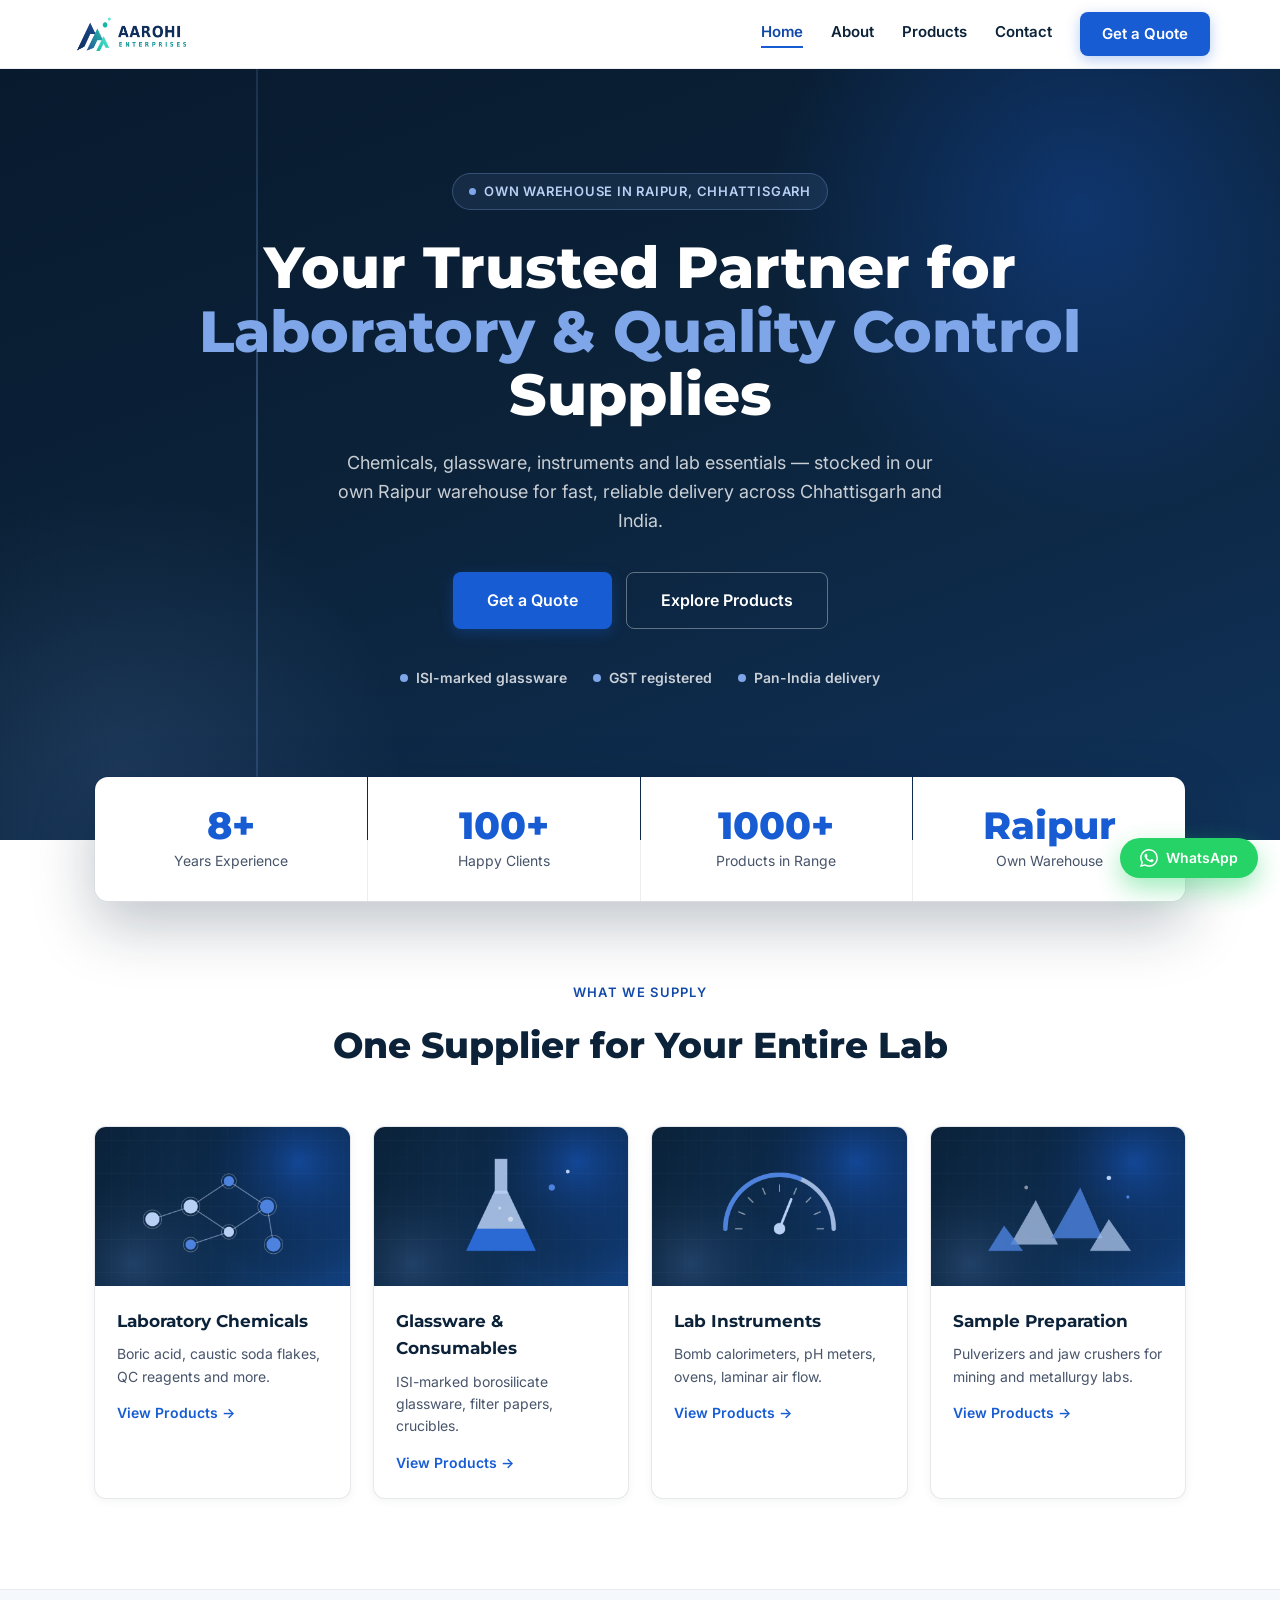
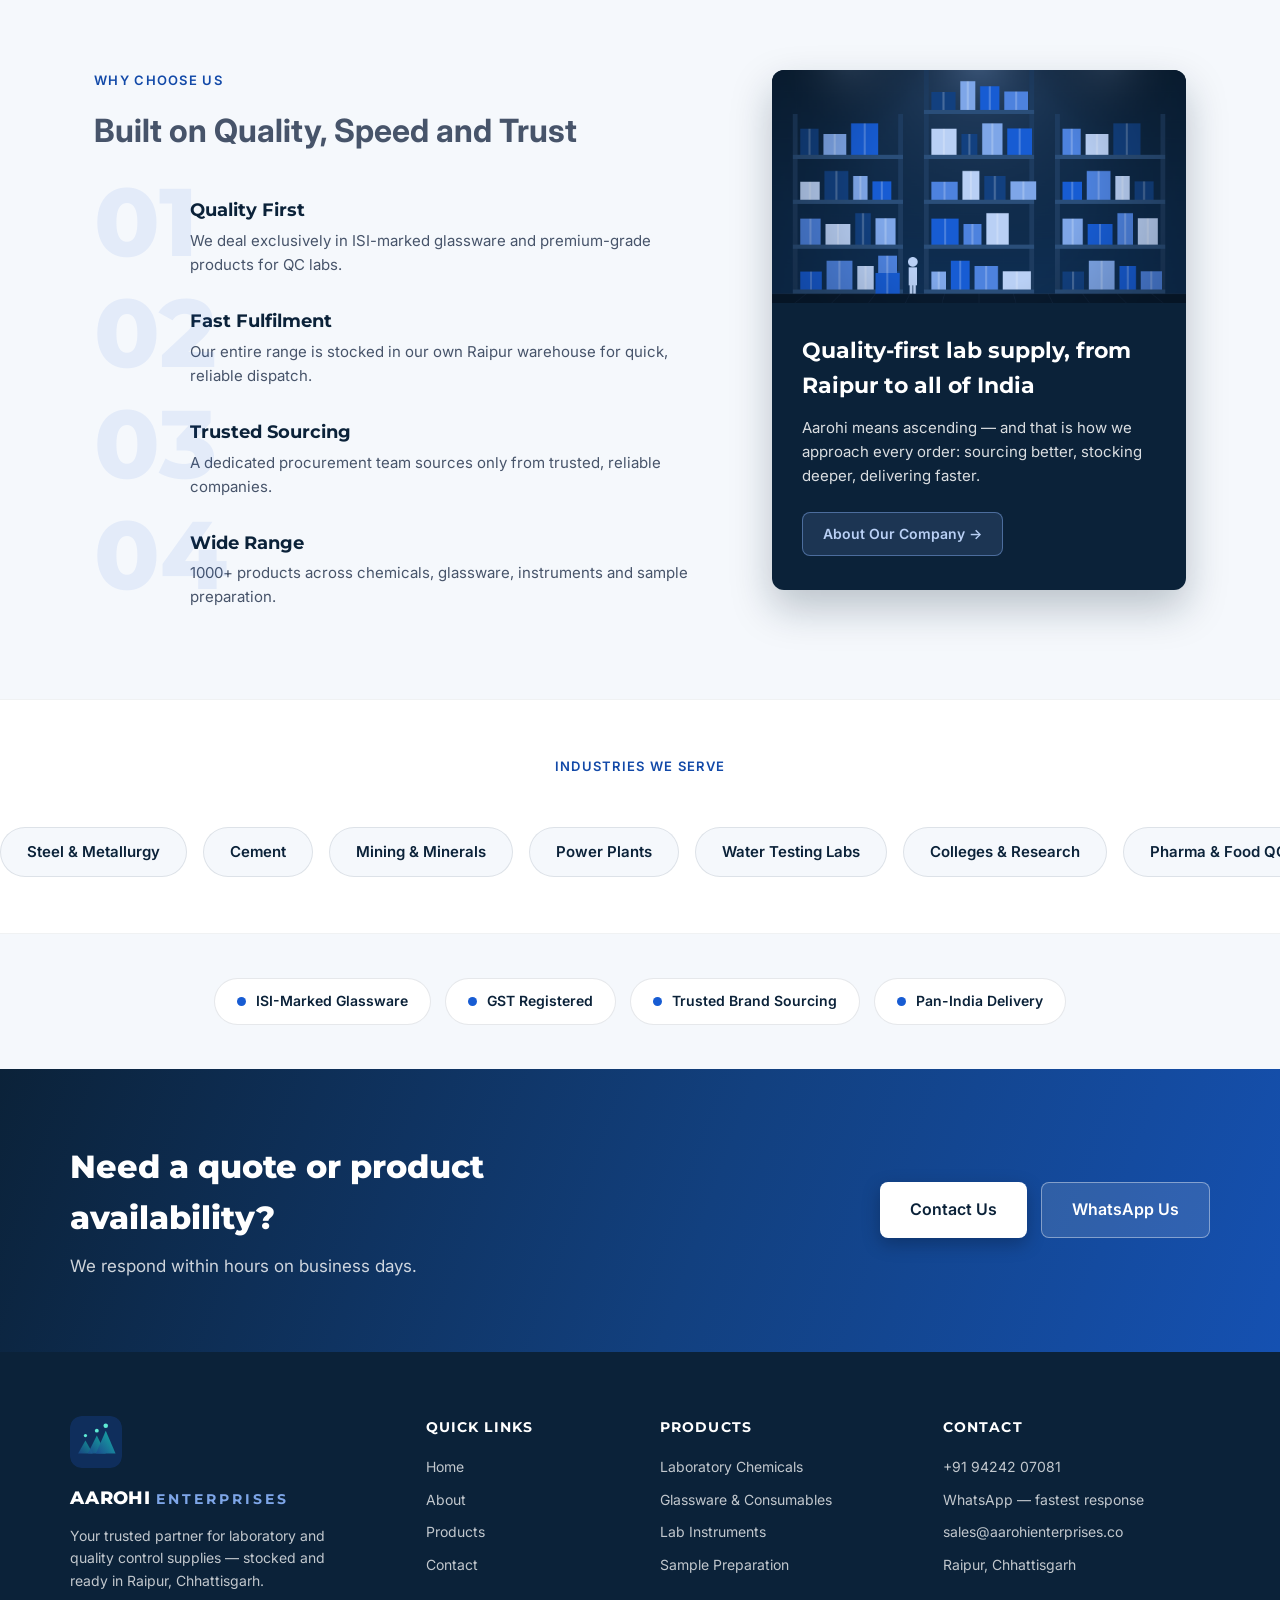
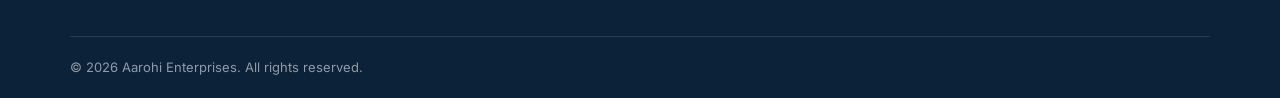
==== index.html @ be8e388e "Initial release: Aarohi Enterprises 4-page marketing website Static HTML/CSS/JS site for laboratory " ====
<!DOCTYPE html>
<html lang="en">
<head>
  <meta charset="utf-8">
  <meta name="viewport" content="width=device-width, initial-scale=1">
  <title>Aarohi Enterprises — Laboratory &amp; QC Supplies | Raipur, Chhattisgarh</title>
  <meta name="description" content="Aarohi Enterprises supplies laboratory chemicals, ISI-marked glassware, lab instruments and sample preparation equipment from our own warehouse in Raipur, Chhattisgarh. Get a quote today.">
  <meta name="keywords" content="laboratory chemicals supplier Raipur, lab glassware Chhattisgarh, bomb calorimeter supplier Raipur, lab instruments India, QC supplies">
  <link rel="canonical" href="https://aarohienterprises.co/">
  <!-- Open Graph -->
  <meta property="og:title" content="Aarohi Enterprises — Laboratory &amp; QC Supplies">
  <meta property="og:description" content="Chemicals, glassware, instruments and lab essentials — stocked in our own Raipur warehouse for fast delivery across India.">
  <meta property="og:type" content="website">
  <meta property="og:url" content="https://aarohienterprises.co/">
  <meta property="og:image" content="https://aarohienterprises.co/assets/aarohi-logo.png">
  <!-- Favicon -->
  <link rel="icon" href="assets/aarohi-logo-icon.svg" type="image/svg+xml">
  <!-- Fonts -->
  <link rel="preconnect" href="https://fonts.googleapis.com">
  <link rel="preconnect" href="https://fonts.gstatic.com" crossorigin>
  <link href="https://fonts.googleapis.com/css2?family=Montserrat:wght@700;800&family=Inter:wght@400;600&display=swap" rel="stylesheet">
  <!-- CSS -->
  <link rel="stylesheet" href="css/style.css">
  <!-- JSON-LD -->
  <script type="application/ld+json">
  {
    "@context": "https://schema.org",
    "@type": "LocalBusiness",
    "name": "Aarohi Enterprises",
    "description": "Laboratory chemicals, glassware, instruments and QC supplies distributor in Raipur, Chhattisgarh.",
    "url": "https://aarohienterprises.co",
    "telephone": "+91-94242-07081",
    "email": "sales@aarohienterprises.co",
    "address": {
      "@type": "PostalAddress",
      "addressLocality": "Raipur",
      "addressRegion": "Chhattisgarh",
      "addressCountry": "IN"
    },
    "areaServed": "India",
    "priceRange": "$$"
  }
  </script>
</head>
<body>
  <a href="#main" class="skip-link">Skip to main content</a>

  <!-- ============ HEADER ============ -->
  <header class="header" role="banner">
    <div class="scroll-progress" aria-hidden="true"></div>
    <div class="container header__inner">
      <a href="index.html" class="header__logo" aria-label="Aarohi Enterprises home">
        <img src="assets/aarohi-logo.png" alt="Aarohi Enterprises" width="160" height="44">
      </a>
      <nav class="header__nav" aria-label="Main navigation">
        <a href="index.html" class="nav-link nav-link--active">Home</a>
        <a href="about.html" class="nav-link">About</a>
        <a href="products.html" class="nav-link">Products</a>
        <a href="contact.html" class="nav-link">Contact</a>
        <a href="contact.html" class="btn btn--primary btn--header">Get a Quote</a>
        <div class="burger" aria-label="Menu">
          <details>
            <summary class="burger__toggle" aria-label="Open menu">
              <span class="burger__bar"></span>
              <span class="burger__bar"></span>
              <span class="burger__bar"></span>
            </summary>
            <div class="burger__dropdown">
              <a href="index.html" class="burger__link">Home</a>
              <a href="about.html" class="burger__link">About</a>
              <a href="products.html" class="burger__link">Products</a>
              <a href="contact.html" class="burger__link">Contact</a>
            </div>
          </details>
        </div>
      </nav>
    </div>
  </header>

  <main id="main">
    <!-- ============ HERO ============ -->
    <section class="hero-dark">
      <div class="hero-dark__blob1" aria-hidden="true"></div>
      <div class="hero-dark__blob2" aria-hidden="true"></div>
      <div class="hero-dark__beam" aria-hidden="true"></div>
      <div class="container hero-dark__content">
        <div class="hero-chip" data-reveal="0">
          <span class="hero-chip__dot" aria-hidden="true"></span>
          Own warehouse in Raipur, Chhattisgarh
        </div>
        <h1 data-reveal="80">Your Trusted Partner for <span class="accent">Laboratory &amp; Quality Control</span> Supplies</h1>
        <p class="hero-dark__sub" data-reveal="160">Chemicals, glassware, instruments and lab essentials — stocked in our own Raipur warehouse for fast, reliable delivery across Chhattisgarh and India.</p>
        <div class="hero-dark__ctas" data-reveal="240">
          <a href="contact.html" class="btn btn--primary btn--lg">Get a Quote</a>
          <a href="products.html" class="btn btn--ghost btn--lg">Explore Products</a>
        </div>
        <div class="hero-dark__badges" data-reveal="320">
          <div class="hero-badge"><span class="hero-badge__dot" aria-hidden="true"></span>ISI-marked glassware</div>
          <div class="hero-badge"><span class="hero-badge__dot" aria-hidden="true"></span>GST registered</div>
          <div class="hero-badge"><span class="hero-badge__dot" aria-hidden="true"></span>Pan-India delivery</div>
        </div>
      </div>
    </section>

    <!-- ============ STATS (overlapping) ============ -->
    <section class="section--white" aria-label="Key statistics">
      <div class="container stats-overlap">
        <div class="stats-grid" data-reveal="0">
          <div class="stat-card">
            <div class="stat-number" data-count="8" data-suffix="+">0</div>
            <div class="stat-label">Years Experience</div>
          </div>
          <div class="stat-card">
            <div class="stat-number" data-count="100" data-suffix="+">0</div>
            <div class="stat-label">Happy Clients</div>
          </div>
          <div class="stat-card">
            <div class="stat-number" data-count="1000" data-suffix="+">0</div>
            <div class="stat-label">Products in Range</div>
          </div>
          <div class="stat-card">
            <div class="stat-number">Raipur</div>
            <div class="stat-label">Own Warehouse</div>
          </div>
        </div>
      </div>

      <!-- ============ CATEGORIES ============ -->
      <div class="container" style="padding-top:80px;padding-bottom:90px;">
        <div class="section-heading" data-reveal="0">
          <div class="overline">What we supply</div>
          <h2 class="section-title">One Supplier for Your Entire Lab</h2>
        </div>
        <div class="card-grid card-grid--4">
          <a href="products.html?cat=Chemicals" class="category-card" data-reveal="0">
            <img src="assets/img/cat-chemicals.png" alt="Laboratory chemicals — boric acid, caustic soda, QC reagents" loading="lazy" width="400" height="250">
            <div class="category-card__body">
              <div class="category-card__title">Laboratory Chemicals</div>
              <div class="category-card__desc">Boric acid, caustic soda flakes, QC reagents and more.</div>
              <div class="category-card__link">View Products &rarr;</div>
            </div>
          </a>
          <a href="products.html?cat=Glassware" class="category-card" data-reveal="90">
            <img src="assets/img/cat-glassware.png" alt="ISI-marked borosilicate glassware, filter papers, crucibles" loading="lazy" width="400" height="250">
            <div class="category-card__body">
              <div class="category-card__title">Glassware &amp; Consumables</div>
              <div class="category-card__desc">ISI-marked borosilicate glassware, filter papers, crucibles.</div>
              <div class="category-card__link">View Products &rarr;</div>
            </div>
          </a>
          <a href="products.html?cat=Instruments" class="category-card" data-reveal="180">
            <img src="assets/img/cat-instruments.png" alt="Lab instruments — bomb calorimeters, pH meters, ovens" loading="lazy" width="400" height="250">
            <div class="category-card__body">
              <div class="category-card__title">Lab Instruments</div>
              <div class="category-card__desc">Bomb calorimeters, pH meters, ovens, laminar air flow.</div>
              <div class="category-card__link">View Products &rarr;</div>
            </div>
          </a>
          <a href="products.html?cat=Sample+Prep" class="category-card" data-reveal="270">
            <img src="assets/img/cat-sampleprep.png" alt="Sample preparation — pulverizers and jaw crushers" loading="lazy" width="400" height="250">
            <div class="category-card__body">
              <div class="category-card__title">Sample Preparation</div>
              <div class="category-card__desc">Pulverizers and jaw crushers for mining and metallurgy labs.</div>
              <div class="category-card__link">View Products &rarr;</div>
            </div>
          </a>
        </div>
      </div>
    </section>

    <!-- ============ WHY CHOOSE US ============ -->
    <section class="section section--grey section--divider-top">
      <div class="container why-grid">
        <div>
          <div class="overline" data-reveal="0">Why choose us</div>
          <h2 class="section-title--md" data-reveal="60" style="margin-bottom:40px;">Built on Quality, Speed and Trust</h2>
          <div style="display:flex;flex-direction:column;gap:30px;">
            <div class="why-item" data-reveal="0">
              <div class="why-item__ghost" aria-hidden="true">01</div>
              <div class="why-item__title">Quality First</div>
              <div class="why-item__desc">We deal exclusively in ISI-marked glassware and premium-grade products for QC labs.</div>
            </div>
            <div class="why-item" data-reveal="90">
              <div class="why-item__ghost" aria-hidden="true">02</div>
              <div class="why-item__title">Fast Fulfilment</div>
              <div class="why-item__desc">Our entire range is stocked in our own Raipur warehouse for quick, reliable dispatch.</div>
            </div>
            <div class="why-item" data-reveal="180">
              <div class="why-item__ghost" aria-hidden="true">03</div>
              <div class="why-item__title">Trusted Sourcing</div>
              <div class="why-item__desc">A dedicated procurement team sources only from trusted, reliable companies.</div>
            </div>
            <div class="why-item" data-reveal="270">
              <div class="why-item__ghost" aria-hidden="true">04</div>
              <div class="why-item__title">Wide Range</div>
              <div class="why-item__desc">1000+ products across chemicals, glassware, instruments and sample preparation.</div>
            </div>
          </div>
        </div>
        <div class="about-teaser" data-reveal="150">
          <img src="assets/img/warehouse.png" alt="Aarohi Enterprises warehouse with stocked shelves in Raipur" loading="lazy" width="500" height="281">
          <div class="about-teaser__body">
            <div class="about-teaser__title">Quality-first lab supply, from Raipur to all of India</div>
            <p class="about-teaser__desc">Aarohi means ascending — and that is how we approach every order: sourcing better, stocking deeper, delivering faster.</p>
            <a href="about.html" class="about-teaser__link">About Our Company &rarr;</a>
          </div>
        </div>
      </div>
    </section>

    <!-- ============ INDUSTRIES MARQUEE ============ -->
    <section class="marquee-section section--white" aria-label="Industries we serve">
      <div class="container" style="padding-top:56px;padding-bottom:20px;text-align:center;">
        <div class="overline">Industries we serve</div>
      </div>
      <div style="overflow:hidden;padding:16px 0 56px;">
        <div class="marquee-track" aria-label="Industry list">
          <div class="marquee-chip">Steel &amp; Metallurgy</div>
          <div class="marquee-chip">Cement</div>
          <div class="marquee-chip">Mining &amp; Minerals</div>
          <div class="marquee-chip">Power Plants</div>
          <div class="marquee-chip">Water Testing Labs</div>
          <div class="marquee-chip">Colleges &amp; Research</div>
          <div class="marquee-chip">Pharma &amp; Food QC</div>
          <div class="marquee-chip">Chemical &amp; Allied Industries</div>
        </div>
      </div>
    </section>

    <!-- ============ CREDENTIALS ============ -->
    <section class="section--grey section--md">
      <div class="container cred-strip">
        <div class="cred-badge" data-reveal="0"><span class="cred-badge__dot" aria-hidden="true"></span>ISI-Marked Glassware</div>
        <div class="cred-badge" data-reveal="80"><span class="cred-badge__dot" aria-hidden="true"></span>GST Registered</div>
        <div class="cred-badge" data-reveal="160"><span class="cred-badge__dot" aria-hidden="true"></span>Trusted Brand Sourcing</div>
        <div class="cred-badge" data-reveal="240"><span class="cred-badge__dot" aria-hidden="true"></span>Pan-India Delivery</div>
      </div>
    </section>

    <!-- ============ CTA BAND ============ -->
    <section class="cta-band">
      <div class="container cta-band__inner">
        <div data-reveal="0" style="max-width:620px;">
          <h2>Need a quote or product availability?</h2>
          <p>We respond within hours on business days.</p>
        </div>
        <div class="cta-band__buttons" data-reveal="120">
          <a href="contact.html" class="btn btn--white btn--band">Contact Us</a>
          <a href="https://wa.me/919424207081" target="_blank" rel="noopener" class="btn btn--sub btn--band">WhatsApp Us</a>
        </div>
      </div>
    </section>
  </main>

  <!-- ============ FOOTER ============ -->
  <footer class="footer" role="contentinfo">
    <div class="container footer-grid">
      <div>
        <img src="assets/aarohi-logo-icon.svg" alt="" class="footer__brand-icon" width="52" height="52">
        <div class="footer__brand-name">AAROHI <span>ENTERPRISES</span></div>
        <p class="footer__brand-desc">Your trusted partner for laboratory and quality control supplies — stocked and ready in Raipur, Chhattisgarh.</p>
      </div>
      <div>
        <div class="footer__heading">Quick Links</div>
        <div class="footer__links">
          <a href="index.html">Home</a>
          <a href="about.html">About</a>
          <a href="products.html">Products</a>
          <a href="contact.html">Contact</a>
        </div>
      </div>
      <div>
        <div class="footer__heading">Products</div>
        <div class="footer__links">
          <a href="products.html?cat=Chemicals">Laboratory Chemicals</a>
          <a href="products.html?cat=Glassware">Glassware &amp; Consumables</a>
          <a href="products.html?cat=Instruments">Lab Instruments</a>
          <a href="products.html?cat=Sample+Prep">Sample Preparation</a>
        </div>
      </div>
      <div>
        <div class="footer__heading">Contact</div>
        <div class="footer__links">
          <a href="tel:+919424207081">+91 94242 07081</a>
          <a href="https://wa.me/919424207081" target="_blank" rel="noopener">WhatsApp — fastest response</a>
          <a href="mailto:sales@aarohienterprises.co">sales@aarohienterprises.co</a>
          <span>Raipur, Chhattisgarh</span>
        </div>
      </div>
    </div>
    <div class="container footer__bottom">
      <span>&copy; 2026 Aarohi Enterprises. All rights reserved.</span>
    </div>
  </footer>

  <!-- WhatsApp FAB -->
  <div class="wa-fab">
    <a href="https://wa.me/919424207081" target="_blank" rel="noopener" class="btn btn--wa btn--sm" aria-label="Chat on WhatsApp">
      <svg width="18" height="18" viewBox="0 0 24 24" fill="currentColor" aria-hidden="true"><path d="M17.472 14.382c-.297-.149-1.758-.867-2.03-.967-.273-.099-.471-.148-.67.15-.197.297-.767.966-.94 1.164-.173.199-.347.223-.644.075-.297-.15-1.255-.463-2.39-1.475-.883-.788-1.48-1.761-1.653-2.059-.173-.297-.018-.458.13-.606.134-.133.298-.347.446-.52.149-.174.198-.298.298-.497.099-.198.05-.371-.025-.52-.075-.149-.669-1.612-.916-2.207-.242-.579-.487-.5-.669-.51-.173-.008-.371-.01-.57-.01-.198 0-.52.074-.792.372-.272.297-1.04 1.016-1.04 2.479 0 1.462 1.065 2.875 1.213 3.074.149.198 2.096 3.2 5.077 4.487.709.306 1.262.489 1.694.625.712.227 1.36.195 1.871.118.571-.085 1.758-.719 2.006-1.413.248-.694.248-1.289.173-1.413-.074-.124-.272-.198-.57-.347m-5.421 7.403h-.004a9.87 9.87 0 01-5.031-1.378l-.361-.214-3.741.982.998-3.648-.235-.374a9.86 9.86 0 01-1.51-5.26c.001-5.45 4.436-9.884 9.888-9.884 2.64 0 5.122 1.03 6.988 2.898a9.825 9.825 0 012.893 6.994c-.003 5.45-4.437 9.884-9.885 9.884m8.413-18.297A11.815 11.815 0 0012.05 0C5.495 0 .16 5.335.157 11.892c0 2.096.547 4.142 1.588 5.945L.057 24l6.305-1.654a11.882 11.882 0 005.683 1.448h.005c6.554 0 11.89-5.335 11.893-11.893a11.821 11.821 0 00-3.48-8.413z"/></svg>
      WhatsApp
    </a>
  </div>

  <script src="js/main.js"></script>
</body>
</html>
---- css/style.css ----
/* ============================================================
   AAROHI ENTERPRISES — Design System
   Enterprise B2B lab-supply site. Navy + cobalt blue palette.
   ============================================================ */

/* — Custom Properties — */
:root {
  --navy:       #0B2239;
  --navy-deep:  #081A2E;
  --navy-mid:   #10325A;
  --blue:       #175CD3;
  --blue-hover: #1249A8;
  --blue-light: #7EA6E8;
  --blue-pale:  #B9D0F5;
  --grey-bg:    #F5F8FC;
  --grey-input: #F9FBFC;
  --text:       #47546A;
  --text-light: #7b8898;
  --border:     rgba(11,34,57,0.10);
  --border-md:  rgba(11,34,57,0.15);
  --white:      #ffffff;
  --green-wa:   #25D366;
  --radius-sm:  8px;
  --radius-md:  12px;
  --radius-pill: 999px;
  --shadow-sm:  0 2px 10px rgba(11,34,57,0.05);
  --shadow-md:  0 14px 30px rgba(11,34,57,0.12);
  --shadow-lg:  0 24px 60px rgba(8,26,46,0.25);
  --shadow-btn: 0 4px 14px rgba(23,92,211,0.30);
  --shadow-btn-hover: 0 8px 20px rgba(23,92,211,0.40);
  --max-w:      1140px;
  --font-head:  'Montserrat', sans-serif;
  --font-body:  'Inter', system-ui, sans-serif;
}

/* — Reset & Base — */
*, *::before, *::after { box-sizing: border-box; margin: 0; padding: 0; }
html { scroll-behavior: smooth; }
html, body { background: var(--white); }
body {
  font-family: var(--font-body);
  color: var(--text);
  font-size: 16px;
  line-height: 1.6;
  -webkit-font-smoothing: antialiased;
  -moz-osx-font-smoothing: grayscale;
  min-width: 320px;
}
img { display: block; max-width: 100%; height: auto; }
a { color: var(--blue); text-decoration: none; transition: color .2s; }
a:hover { color: var(--blue-hover); }
input, textarea, button { font-family: inherit; }
input::placeholder, textarea::placeholder { color: #9aa7b5; }

/* — Focus — */
:focus-visible {
  outline: 2px solid var(--blue);
  outline-offset: 3px;
  border-radius: 4px;
}
input:focus-visible, textarea:focus-visible {
  outline: none;
  border-color: var(--blue) !important;
  background: var(--white) !important;
  box-shadow: 0 0 0 3px rgba(23,92,211,0.10);
}

/* — Skip Nav — */
.skip-link {
  position: absolute;
  left: -9999px;
  top: 0;
  background: var(--blue);
  color: var(--white);
  padding: 8px 16px;
  font-weight: 600;
  font-size: 14px;
  z-index: 9999;
  border-radius: 0 0 var(--radius-sm) var(--radius-sm);
}
.skip-link:focus {
  left: 50%;
  transform: translateX(-50%);
}

/* — Layout — */
.container {
  max-width: var(--max-w);
  margin: 0 auto;
  padding-left: 24px;
  padding-right: 24px;
}

/* — Scroll Progress — */
.scroll-progress {
  position: absolute;
  left: 0; top: 0;
  height: 3px; width: 0%;
  background: linear-gradient(90deg, var(--navy), var(--blue), var(--blue-light));
  transition: width .1s linear;
  z-index: 1;
}

/* ============ HEADER ============ */
.header {
  position: sticky;
  top: 0;
  z-index: 100;
  background: rgba(255,255,255,0.85);
  backdrop-filter: blur(14px);
  -webkit-backdrop-filter: blur(14px);
  border-bottom: 1px solid rgba(11,34,57,0.08);
}
.header__inner {
  display: flex;
  align-items: center;
  justify-content: space-between;
  gap: 24px;
  padding: 12px 0;
}
.header__logo {
  display: flex;
  align-items: center;
  animation: logoIn .8s cubic-bezier(.22,1,.36,1) both;
}
.header__logo img {
  height: 44px;
  transition: transform .3s ease;
}
.header__logo:hover img { transform: scale(1.04); }

.header__nav {
  display: flex;
  align-items: center;
  gap: 28px;
}
.nav-link {
  font-weight: 600;
  font-size: 15px;
  color: var(--navy);
  transition: color .2s;
  padding-bottom: 2px;
  border-bottom: 2px solid transparent;
}
.nav-link:hover { color: var(--blue-hover); }
.nav-link--active {
  color: var(--blue-hover);
  border-bottom-color: var(--blue);
}

/* — Buttons — */
.btn {
  display: inline-flex;
  align-items: center;
  justify-content: center;
  gap: 8px;
  font-weight: 600;
  border-radius: var(--radius-sm);
  cursor: pointer;
  transition: transform .2s ease, box-shadow .2s ease, background .2s, border-color .2s;
  text-align: center;
  border: none;
}
.btn:hover { transform: translateY(-2px); }
.btn--primary {
  background: var(--blue);
  color: var(--white);
  box-shadow: var(--shadow-btn);
}
.btn--primary:hover {
  background: var(--blue-hover);
  color: var(--white);
  box-shadow: var(--shadow-btn-hover);
}
.btn--ghost {
  background: transparent;
  border: 1px solid rgba(255,255,255,0.35);
  color: var(--white);
}
.btn--ghost:hover {
  background: rgba(255,255,255,0.10);
  color: var(--white);
}
.btn--ghost-dark {
  background: transparent;
  border: 1px solid var(--border-md);
  color: var(--navy);
}
.btn--ghost-dark:hover {
  background: var(--grey-bg);
  color: var(--navy);
}
.btn--white {
  background: var(--white);
  color: var(--navy);
  box-shadow: 0 6px 18px rgba(0,0,0,0.25);
}
.btn--white:hover {
  background: #EDF2F9;
  color: var(--navy);
}
.btn--wa {
  background: var(--green-wa);
  color: var(--white);
  box-shadow: 0 10px 26px rgba(37,211,102,0.45);
  border-radius: var(--radius-pill);
}
.btn--wa:hover {
  color: var(--white);
  transform: translateY(-3px) scale(1.03);
  box-shadow: 0 14px 32px rgba(37,211,102,0.55);
}
.btn--sm  { font-size: 14px; padding: 9px 20px; }
.btn--md  { font-size: 15px; padding: 10px 22px; }
.btn--lg  { font-size: 16px; padding: 15px 34px; }
.btn--header { font-size: 15px; padding: 10px 22px; }
.btn--band { font-size: 16px; padding: 14px 30px; }
.btn--sub {
  background: rgba(255,255,255,0.12);
  border: 1px solid rgba(255,255,255,0.4);
  color: var(--white);
  border-radius: var(--radius-sm);
}
.btn--sub:hover {
  background: rgba(255,255,255,0.22);
  color: var(--white);
}

/* — Mobile Burger — */
.burger { display: none; position: relative; }
.burger__toggle {
  cursor: pointer;
  width: 42px; height: 42px;
  border: 1px solid var(--border-md);
  border-radius: var(--radius-sm);
  display: flex;
  flex-direction: column;
  justify-content: center;
  align-items: center;
  gap: 5px;
  background: var(--white);
  list-style: none;
}
.burger__toggle::-webkit-details-marker { display: none; }
.burger__bar {
  width: 18px; height: 2px;
  background: var(--navy);
  display: block;
}
.burger__dropdown {
  position: absolute;
  right: 0; top: 52px;
  background: var(--white);
  border: 1px solid var(--border);
  border-radius: var(--radius-md);
  box-shadow: 0 18px 40px rgba(11,34,57,0.18);
  padding: 10px;
  display: flex;
  flex-direction: column;
  min-width: 190px;
  z-index: 300;
}
.burger__link {
  color: var(--navy);
  font-weight: 600;
  font-size: 15px;
  padding: 12px 16px;
  border-radius: var(--radius-sm);
  transition: background .15s, color .15s;
}
.burger__link:hover {
  background: var(--grey-bg);
  color: var(--blue-hover);
}

/* ============ HERO — DARK (Home) ============ */
.hero-dark {
  position: relative;
  overflow: hidden;
  background: linear-gradient(160deg, var(--navy-deep) 0%, var(--navy) 45%, var(--navy-mid) 100%);
}
.hero-dark__blob1 {
  position: absolute;
  right: -160px; top: -180px;
  width: 720px; height: 640px;
  border-radius: 50%;
  background: radial-gradient(circle, rgba(23,92,211,0.35), transparent 65%);
  animation: blobDrift1 16s ease-in-out infinite;
  pointer-events: none;
}
.hero-dark__blob2 {
  position: absolute;
  left: -200px; bottom: -220px;
  width: 640px; height: 580px;
  border-radius: 50%;
  background: radial-gradient(circle, rgba(126,166,232,0.14), transparent 65%);
  animation: blobDrift2 19s ease-in-out infinite;
  pointer-events: none;
}
.hero-dark__beam {
  position: absolute;
  left: 20%; top: -40%;
  width: 2px; height: 180%;
  background: linear-gradient(180deg, transparent, rgba(126,166,232,0.35), transparent);
  animation: beamSweep 18s ease-in-out infinite;
  pointer-events: none;
}
.hero-dark__content {
  position: relative;
  padding: 104px 0 150px;
  text-align: center;
}
.hero-chip {
  display: inline-flex;
  align-items: center;
  gap: 8px;
  background: rgba(126,166,232,0.10);
  border: 1px solid rgba(126,166,232,0.30);
  color: var(--blue-pale);
  font-weight: 600;
  font-size: 13px;
  letter-spacing: 0.06em;
  text-transform: uppercase;
  padding: 7px 16px;
  border-radius: var(--radius-pill);
  margin-bottom: 26px;
}
.hero-chip__dot {
  width: 7px; height: 7px;
  border-radius: 50%;
  background: var(--blue-light);
  display: inline-block;
}
.hero-dark h1 {
  font-family: var(--font-head);
  font-weight: 800;
  font-size: clamp(36px, 5vw, 58px);
  line-height: 1.1;
  color: var(--white);
  margin: 0 auto 22px;
  max-width: 900px;
  text-wrap: pretty;
}
.hero-dark h1 .accent { color: var(--blue-light); }
.hero-dark__sub {
  font-size: 18px;
  color: rgba(255,255,255,0.78);
  max-width: 620px;
  margin: 0 auto 36px;
}
.hero-dark__ctas {
  display: flex;
  gap: 14px;
  flex-wrap: wrap;
  justify-content: center;
  margin-bottom: 38px;
}
.hero-dark__badges {
  display: flex;
  gap: 26px;
  flex-wrap: wrap;
  justify-content: center;
}
.hero-badge {
  display: flex;
  align-items: center;
  gap: 8px;
  font-size: 14px;
  font-weight: 600;
  color: rgba(255,255,255,0.78);
}
.hero-badge__dot {
  width: 8px; height: 8px;
  border-radius: 50%;
  background: var(--blue-light);
  display: inline-block;
}

/* ============ HERO — LIGHT (subpages) ============ */
.hero-light {
  background:
    radial-gradient(600px 380px at 90% 0%, rgba(23,92,211,0.12), transparent 70%),
    radial-gradient(480px 340px at 5% 100%, rgba(23,92,211,0.09), transparent 70%),
    var(--white);
}
.hero-light__content {
  padding: 76px 0 60px;
}
.hero-light__content--compact { padding-bottom: 44px; }

/* — Shared hero elements — */
.overline {
  color: var(--blue-hover);
  font-weight: 600;
  font-size: 13px;
  letter-spacing: 0.1em;
  text-transform: uppercase;
  margin-bottom: 14px;
}
.page-title {
  font-family: var(--font-head);
  font-weight: 800;
  font-size: clamp(32px, 4.2vw, 48px);
  line-height: 1.15;
  color: var(--navy);
  margin: 0;
  max-width: 760px;
  text-wrap: pretty;
}
.page-title .gradient-text {
  background: linear-gradient(90deg, var(--blue), #4D82DE);
  -webkit-background-clip: text;
  background-clip: text;
  color: transparent;
}
.page-subtitle {
  font-size: 17px;
  max-width: 600px;
  margin: 14px 0 0;
}

/* ============ SECTION HEADINGS ============ */
.section-heading {
  text-align: center;
  max-width: 640px;
  margin: 0 auto 52px;
}
.section-heading h2,
.section-title {
  font-family: var(--font-head);
  font-weight: 800;
  font-size: 36px;
  color: var(--navy);
  margin: 0;
  text-wrap: pretty;
}
.section-title--md { font-size: 32px; }

/* ============ STATS STRIP ============ */
/* Overlapping variant (Home) */
.stats-overlap {
  margin-top: -64px;
  position: relative;
  z-index: 5;
}
.stats-grid {
  display: grid;
  grid-template-columns: repeat(4, 1fr);
  gap: 1px;
  background: rgba(11,34,57,0.08);
  border: 1px solid rgba(11,34,57,0.08);
  border-radius: 14px;
  overflow: hidden;
  box-shadow: var(--shadow-lg);
}
.stat-card {
  background: var(--white);
  text-align: center;
  padding: 28px 16px;
}
.stat-number {
  font-family: var(--font-head);
  font-weight: 800;
  font-size: 38px;
  color: var(--blue);
  line-height: 1.1;
}
.stat-label {
  color: var(--text);
  font-size: 14px;
  margin-top: 4px;
}

/* Navy stats (About page) */
.stats-navy {
  background: linear-gradient(120deg, var(--navy), var(--navy-mid));
}
.stats-navy .stats-grid-simple {
  display: grid;
  grid-template-columns: repeat(4, 1fr);
  gap: 24px;
  padding: 52px 0;
}
.stats-navy .stat-number {
  font-size: 44px;
  color: var(--blue-light);
}
.stats-navy .stat-label {
  color: rgba(255,255,255,0.75);
  font-size: 15px;
  margin-top: 6px;
}

/* ============ CATEGORY CARDS ============ */
.card-grid { display: grid; gap: 22px; }
.card-grid--4 { grid-template-columns: repeat(4, 1fr); }
.card-grid--3 { grid-template-columns: repeat(3, 1fr); }

.category-card {
  display: block;
  background: var(--white);
  border: 1px solid var(--border);
  border-radius: var(--radius-md);
  overflow: hidden;
  color: var(--text);
  box-shadow: var(--shadow-sm);
  transition: transform .25s ease, box-shadow .25s ease, border-color .25s;
}
.category-card:hover {
  color: var(--text);
  transform: translateY(-6px);
  box-shadow: var(--shadow-md);
  border-color: rgba(23,92,211,0.45);
}
.category-card img {
  width: 100%;
  aspect-ratio: 8/5;
  object-fit: cover;
}
.category-card__body { padding: 22px 22px 24px; }
.category-card__title {
  font-family: var(--font-head);
  font-weight: 700;
  font-size: 17px;
  color: var(--navy);
  margin-bottom: 8px;
}
.category-card__desc {
  font-size: 14px;
  line-height: 1.6;
}
.category-card__link {
  color: var(--blue);
  font-weight: 600;
  font-size: 14px;
  margin-top: 14px;
  display: block;
}

/* ============ WHY CHOOSE US ============ */
.why-grid {
  display: grid;
  grid-template-columns: 1.2fr 0.8fr;
  gap: 56px;
  align-items: start;
}
.why-item {
  position: relative;
  padding-left: 96px;
  min-height: 64px;
}
.why-item__ghost {
  position: absolute;
  left: 0; top: -22px;
  font-family: var(--font-head);
  font-weight: 800;
  font-size: 96px;
  color: rgba(23,92,211,0.08);
  line-height: 1;
  user-select: none;
}
.why-item__title {
  font-family: var(--font-head);
  font-weight: 700;
  font-size: 18px;
  color: var(--navy);
  margin-bottom: 4px;
}
.why-item__desc { font-size: 15px; }

/* About teaser card */
.about-teaser {
  background: var(--navy);
  border-radius: var(--radius-md);
  color: rgba(255,255,255,0.85);
  box-shadow: 0 18px 40px rgba(11,34,57,0.25);
  overflow: hidden;
}
.about-teaser img {
  width: 100%;
  aspect-ratio: 16/9;
  object-fit: cover;
}
.about-teaser__body { padding: 30px 30px 34px; }
.about-teaser__title {
  font-family: var(--font-head);
  font-weight: 700;
  font-size: 22px;
  color: var(--white);
  margin-bottom: 12px;
  text-wrap: pretty;
}
.about-teaser__desc {
  font-size: 15px;
  margin-bottom: 24px;
}
.about-teaser__link {
  display: inline-block;
  background: rgba(126,166,232,0.15);
  border: 1px solid rgba(126,166,232,0.5);
  color: var(--blue-pale);
  font-weight: 600;
  font-size: 14px;
  padding: 10px 20px;
  border-radius: var(--radius-sm);
  transition: all .2s;
}
.about-teaser__link:hover {
  background: rgba(126,166,232,0.3);
  color: var(--white);
}

/* ============ INDUSTRIES MARQUEE ============ */
.marquee-section {
  border-top: 1px solid rgba(11,34,57,0.06);
  border-bottom: 1px solid rgba(11,34,57,0.06);
  overflow: hidden;
}
.marquee-track {
  display: flex;
  gap: 16px;
  width: max-content;
  animation: marquee 30s linear infinite;
}
.marquee-chip {
  white-space: nowrap;
  background: var(--grey-bg);
  border: 1px solid var(--border);
  color: var(--navy);
  font-weight: 600;
  font-size: 15px;
  padding: 12px 26px;
  border-radius: var(--radius-pill);
}

/* ============ CREDENTIALS ============ */
.cred-strip {
  display: flex;
  flex-wrap: wrap;
  gap: 14px;
  justify-content: center;
  align-items: center;
}
.cred-badge {
  display: flex;
  align-items: center;
  gap: 10px;
  background: var(--white);
  border: 1px solid var(--border);
  border-radius: var(--radius-pill);
  padding: 11px 22px;
  font-weight: 600;
  font-size: 14px;
  color: var(--navy);
}
.cred-badge__dot {
  width: 9px; height: 9px;
  border-radius: 50%;
  background: var(--blue);
  display: inline-block;
}

/* ============ CTA BAND ============ */
.cta-band {
  background: linear-gradient(110deg, var(--navy) 0%, #12407F 55%, var(--blue) 130%);
}
.cta-band__inner {
  display: flex;
  flex-wrap: wrap;
  align-items: center;
  justify-content: space-between;
  gap: 28px;
  padding: 72px 0;
}
.cta-band h2 {
  font-family: var(--font-head);
  font-weight: 800;
  font-size: 32px;
  color: var(--white);
  margin: 0 0 10px;
  text-wrap: pretty;
}
.cta-band p {
  color: rgba(255,255,255,0.8);
  font-size: 17px;
  margin: 0;
}
.cta-band__buttons {
  display: flex;
  gap: 14px;
  flex-wrap: wrap;
}

/* ============ FOOTER ============ */
.footer {
  background: var(--navy);
  color: rgba(255,255,255,0.75);
}
.footer-grid {
  display: grid;
  grid-template-columns: 1.3fr 0.8fr 1fr 1.1fr;
  gap: 40px;
  padding: 64px 0 44px;
}
.footer__brand-icon {
  width: 52px; height: 52px;
  border-radius: var(--radius-md);
  margin-bottom: 16px;
}
.footer__brand-name {
  font-family: var(--font-head);
  font-weight: 800;
  font-size: 18px;
  color: var(--white);
  letter-spacing: 0.02em;
}
.footer__brand-name span {
  color: var(--blue-light);
  font-weight: 700;
  font-size: 14px;
  letter-spacing: 0.22em;
}
.footer__brand-desc {
  font-size: 14px;
  margin: 12px 0 0;
  max-width: 280px;
}
.footer__heading {
  font-family: var(--font-head);
  font-weight: 700;
  font-size: 14px;
  color: var(--white);
  letter-spacing: 0.08em;
  text-transform: uppercase;
  margin-bottom: 18px;
}
.footer__links {
  display: flex;
  flex-direction: column;
  gap: 10px;
  font-size: 14px;
}
.footer__links a {
  color: rgba(255,255,255,0.75);
  transition: color .15s;
}
.footer__links a:hover { color: var(--blue-light); }
.footer__links span { color: rgba(255,255,255,0.75); }
.footer__bottom {
  border-top: 1px solid rgba(255,255,255,0.12);
  padding: 20px 0;
  display: flex;
  flex-wrap: wrap;
  justify-content: space-between;
  gap: 12px;
  font-size: 13px;
  color: rgba(255,255,255,0.55);
}

/* ============ WHATSAPP FAB ============ */
.wa-fab {
  position: fixed;
  right: 22px; bottom: 22px;
  z-index: 200;
}

/* ============ SECTION UTILITIES ============ */
.section       { padding: 80px 0 90px; }
.section--sm   { padding: 56px 0; }
.section--md   { padding: 44px 0; }
.section--grey { background: var(--grey-bg); }
.section--white { background: var(--white); }
.section--divider-top { border-top: 1px solid rgba(11,34,57,0.06); }

.grid-2col {
  display: grid;
  grid-template-columns: 1.05fr 0.95fr;
  gap: 56px;
  align-items: center;
}
.grid-2col--why {
  grid-template-columns: 1.2fr 0.8fr;
  align-items: start;
}
.grid-2col--ops  { grid-template-columns: 0.95fr 1.05fr; }
.grid-2col--contact {
  grid-template-columns: 0.9fr 1.1fr;
  gap: 40px;
  align-items: start;
}

/* ============ VALUE CARDS (About) ============ */
.value-card {
  background: var(--white);
  border-radius: var(--radius-md);
  padding: 32px 28px;
  border: 1px solid rgba(11,34,57,0.08);
  box-shadow: var(--shadow-sm);
  transition: transform .25s, box-shadow .25s;
}
.value-card:hover {
  transform: translateY(-6px);
  box-shadow: var(--shadow-md);
}
.value-card__icon {
  width: 52px; height: 52px;
  border-radius: var(--radius-md);
  background: linear-gradient(135deg, var(--navy), var(--blue));
  display: flex;
  align-items: center;
  justify-content: center;
  margin-bottom: 18px;
  color: var(--white);
}
.value-card__title {
  font-family: var(--font-head);
  font-weight: 700;
  font-size: 18px;
  color: var(--navy);
  margin-bottom: 8px;
}
.value-card__desc { font-size: 15px; }

/* ============ ABOUT — IMAGE CARDS ============ */
.img-card {
  position: relative;
}
.img-card img {
  width: 100%;
  aspect-ratio: 4/3;
  object-fit: cover;
  border-radius: var(--radius-md);
  box-shadow: 0 24px 54px rgba(11,34,57,0.28);
}
.img-card__badge {
  position: absolute;
  left: -18px; bottom: -18px;
  background: var(--navy);
  color: var(--blue-light);
  border-radius: var(--radius-md);
  padding: 16px 22px;
  font-family: var(--font-head);
  font-weight: 800;
  font-size: 20px;
  box-shadow: 0 14px 30px rgba(11,34,57,0.3);
}
.img-card__badge small {
  display: block;
  font-family: var(--font-body);
  font-weight: 400;
  font-size: 12px;
  color: rgba(255,255,255,0.7);
}

/* Operations checklist */
.ops-list {
  display: flex;
  flex-direction: column;
  gap: 14px;
}
.ops-list__item {
  display: flex;
  align-items: center;
  gap: 12px;
  font-size: 15px;
}
.ops-list__dot {
  width: 9px; height: 9px;
  border-radius: 50%;
  background: var(--blue);
  flex-shrink: 0;
}

/* ============ PRODUCTS — FILTER BAR ============ */
.filter-bar {
  position: sticky;
  top: 69px;
  z-index: 90;
  background: rgba(255,255,255,0.9);
  backdrop-filter: blur(14px);
  -webkit-backdrop-filter: blur(14px);
  border-bottom: 1px solid rgba(11,34,57,0.08);
}
.filter-bar__inner {
  display: flex;
  flex-wrap: wrap;
  align-items: center;
  gap: 10px;
  padding: 14px 0;
}
.filter-btn {
  border: 1px solid var(--border-md);
  background: var(--white);
  color: var(--navy);
  font-weight: 600;
  font-size: 14px;
  padding: 9px 20px;
  border-radius: var(--radius-pill);
  cursor: pointer;
  transition: all .2s;
}
.filter-btn:hover {
  border-color: var(--navy);
  background: var(--grey-bg);
}
.filter-btn--active {
  background: var(--navy);
  color: var(--blue-light);
  border-color: var(--navy);
}
.filter-search {
  margin-left: auto;
  border: 1px solid var(--border-md);
  border-radius: var(--radius-pill);
  padding: 10px 20px;
  font-size: 14px;
  color: var(--text);
  outline: none;
  min-width: 220px;
  background: var(--grey-bg);
  transition: border-color .2s, background .2s;
}
.filter-search:focus {
  border-color: var(--blue);
  background: var(--white);
}

/* ============ PRODUCT CARDS ============ */
.product-card {
  background: var(--white);
  border: 1px solid rgba(11,34,57,0.08);
  border-radius: var(--radius-md);
  padding: 26px 24px;
  display: flex;
  flex-direction: column;
  gap: 12px;
  box-shadow: var(--shadow-sm);
  transition: transform .25s, box-shadow .25s, border-color .25s;
}
.product-card:hover {
  transform: translateY(-6px);
  box-shadow: 0 14px 30px rgba(11,34,57,0.12), inset 0 3px 0 var(--blue);
  border-color: rgba(23,92,211,0.3);
}
.product-card__tag {
  display: inline-block;
  background: rgba(23,92,211,0.10);
  color: var(--blue-hover);
  font-weight: 600;
  font-size: 12px;
  letter-spacing: 0.04em;
  padding: 5px 12px;
  border-radius: var(--radius-pill);
  align-self: flex-start;
}
.product-card__name {
  font-family: var(--font-head);
  font-weight: 700;
  font-size: 17px;
  color: var(--navy);
}
.product-card__desc {
  font-size: 14px;
  line-height: 1.6;
  flex: 1;
}
.product-card__actions {
  display: flex;
  flex-wrap: wrap;
  align-items: center;
  gap: 12px;
  margin-top: 4px;
}
.product-card__wa {
  font-size: 13px;
  font-weight: 600;
  color: #128C4B;
  display: inline-flex;
  align-items: center;
  gap: 5px;
  transition: color .15s;
}
.product-card__wa:hover { color: #0e6e3a; }

/* ============ CONTACT ============ */
.contact-card {
  background: var(--white);
  border: 1px solid rgba(11,34,57,0.08);
  border-radius: var(--radius-md);
  padding: 24px 26px;
}
.contact-card__title {
  font-family: var(--font-head);
  font-weight: 700;
  font-size: 15px;
  color: var(--navy);
  margin-bottom: 6px;
}
.wa-pill {
  display: inline-flex;
  align-items: center;
  gap: 8px;
  background: rgba(37,211,102,0.12);
  color: #128C4B;
  font-weight: 600;
  font-size: 14px;
  padding: 8px 16px;
  border-radius: var(--radius-pill);
  transition: background .15s;
}
.wa-pill:hover {
  background: rgba(37,211,102,0.22);
  color: #128C4B;
}
.wa-pill__dot {
  width: 8px; height: 8px;
  border-radius: 50%;
  background: var(--green-wa);
  display: inline-block;
}
.map-frame {
  border-radius: var(--radius-md);
  overflow: hidden;
  border: 1px solid rgba(11,34,57,0.08);
  box-shadow: var(--shadow-sm);
}
.map-frame iframe {
  width: 100%; height: 240px;
  border: 0; display: block;
}

/* Form */
.form-card {
  background: var(--white);
  border: 1px solid rgba(11,34,57,0.08);
  border-radius: var(--radius-md);
  padding: 36px 34px;
  box-shadow: 0 10px 30px rgba(11,34,57,0.08);
}
.form-card h2 {
  font-family: var(--font-head);
  font-weight: 800;
  font-size: 24px;
  color: var(--navy);
  margin: 0 0 6px;
}
.form-grid {
  display: grid;
  grid-template-columns: 1fr 1fr;
  gap: 16px;
}
.form-field { display: flex; flex-direction: column; gap: 6px; }
.form-field label {
  font-weight: 600;
  font-size: 13px;
  color: var(--navy);
}
.form-field input,
.form-field textarea {
  border: 1px solid var(--border-md);
  border-radius: 10px;
  padding: 12px 16px;
  font-size: 15px;
  color: var(--text);
  outline: none;
  background: var(--grey-input);
  transition: border-color .2s, background .2s, box-shadow .2s;
}
.form-field textarea { resize: vertical; }
.form-error {
  color: #B4232A;
  font-size: 14px;
  font-weight: 600;
  margin-top: 14px;
}
.form-note {
  font-size: 13px;
  color: var(--text-light);
  margin-top: 14px;
  text-align: center;
}
.form-success {
  text-align: center;
  padding: 40px 10px;
}
.form-success__icon {
  width: 64px; height: 64px;
  border-radius: 50%;
  background: rgba(23,92,211,0.12);
  display: flex;
  align-items: center;
  justify-content: center;
  margin: 0 auto 20px;
}
.form-success__check {
  width: 22px; height: 12px;
  border-left: 4px solid var(--blue);
  border-bottom: 4px solid var(--blue);
  transform: rotate(-45deg) translate(2px, -4px);
  display: block;
}
.form-success h2 {
  font-family: var(--font-head);
  font-weight: 800;
  font-size: 24px;
  color: var(--navy);
  margin-bottom: 10px;
}
/* Honeypot */
.hp { position: absolute; left: -9999px; width: 1px; height: 1px; opacity: 0; }

/* Empty state (products) */
.empty-state {
  text-align: center;
  padding: 70px 24px;
}
.empty-state h3 {
  font-family: var(--font-head);
  font-weight: 700;
  font-size: 22px;
  color: var(--navy);
  margin-bottom: 10px;
}

/* ============ SCROLL REVEAL ============ */
[data-reveal] {
  opacity: 0;
  transform: translateY(26px);
}

/* ============ KEYFRAMES ============ */
@keyframes logoIn {
  0%   { opacity: 0; transform: translateY(-8px); }
  100% { opacity: 1; transform: translateY(0); }
}
@keyframes blobDrift1 {
  0%, 100% { transform: translate(0,0) scale(1); }
  50%      { transform: translate(-70px,50px) scale(1.15); }
}
@keyframes blobDrift2 {
  0%, 100% { transform: translate(0,0) scale(1); }
  50%      { transform: translate(60px,-40px) scale(1.1); }
}
@keyframes beamSweep {
  0%   { transform: translateX(-30%) rotate(-32deg); }
  50%  { transform: translateX(30%) rotate(-32deg); }
  100% { transform: translateX(-30%) rotate(-32deg); }
}
@keyframes marquee {
  0%   { transform: translateX(0); }
  100% { transform: translateX(-50%); }
}

/* ============ REDUCED MOTION ============ */
@media (prefers-reduced-motion: reduce) {
  *, *::before, *::after {
    animation-duration: 0.01ms !important;
    animation-iteration-count: 1 !important;
    transition-duration: 0.01ms !important;
    scroll-behavior: auto !important;
  }
  [data-reveal] {
    opacity: 1 !important;
    transform: none !important;
  }
}

/* ============ RESPONSIVE ============ */
@media (max-width: 900px) {
  .card-grid--4, .card-grid--3 { grid-template-columns: repeat(2, 1fr); }
  .grid-2col, .grid-2col--why, .grid-2col--ops, .grid-2col--contact,
  .why-grid { grid-template-columns: 1fr; }
  .footer-grid { grid-template-columns: 1fr 1fr; }
}
@media (max-width: 820px) {
  .nav-link { display: none !important; }
  .burger  { display: block !important; }
}
@media (max-width: 620px) {
  .card-grid--4, .card-grid--3 { grid-template-columns: 1fr; }
  .stats-grid { grid-template-columns: repeat(2, 1fr); }
  .stats-navy .stats-grid-simple { grid-template-columns: repeat(2, 1fr); }
  .form-grid { grid-template-columns: 1fr; }
  .footer-grid { grid-template-columns: 1fr; }
  .filter-search { min-width: 0; width: 100%; margin-left: 0; }
  .hero-dark__content { padding: 60px 0 100px; }
  .hero-dark__sub { font-size: 16px; }
  .stat-number { font-size: 32px; }
  .section-title { font-size: 28px; }
  .section-title--md { font-size: 26px; }
  .cta-band h2 { font-size: 26px; }
  .why-item { padding-left: 72px; }
  .why-item__ghost { font-size: 72px; }
  .img-card__badge { left: 12px; bottom: -12px; font-size: 17px; padding: 12px 18px; }
}
@media (max-width: 380px) {
  .hero-chip { font-size: 11px; padding: 6px 12px; }
  .hero-dark h1 { font-size: 30px; }
}
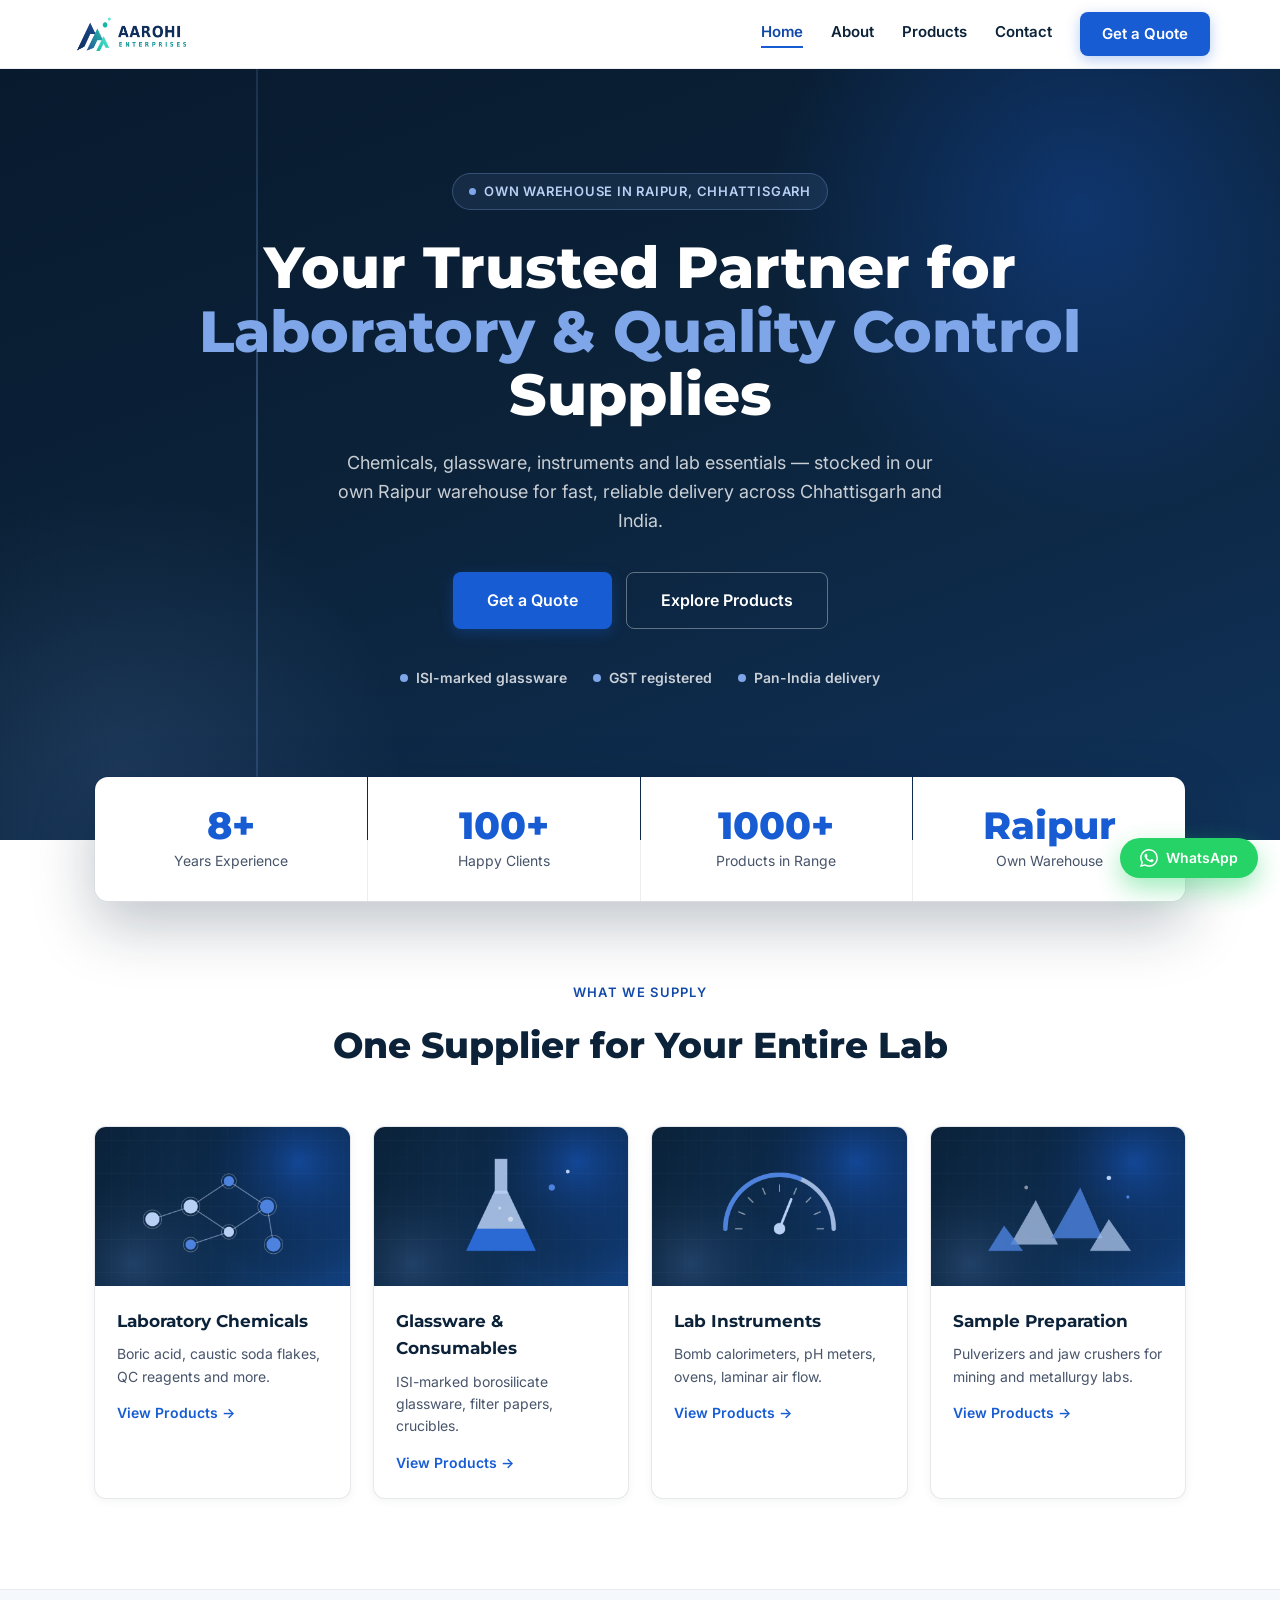
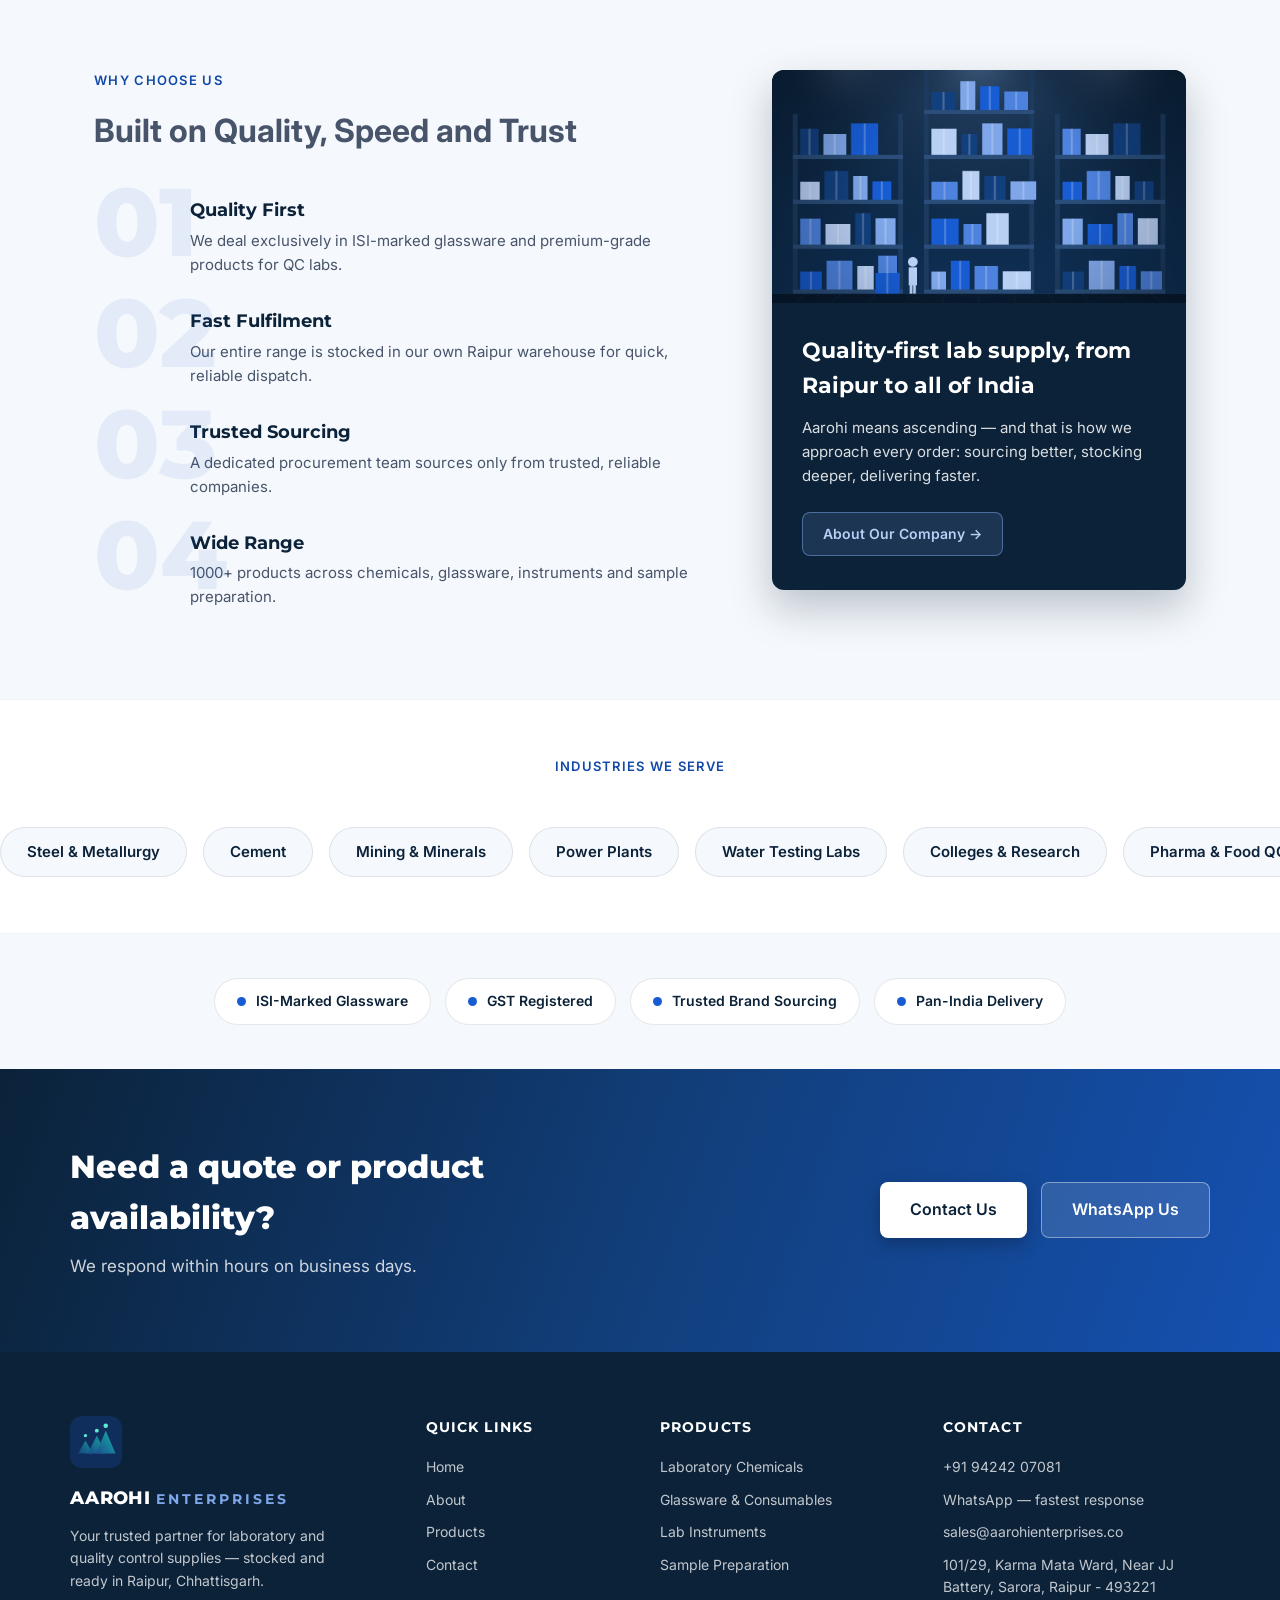
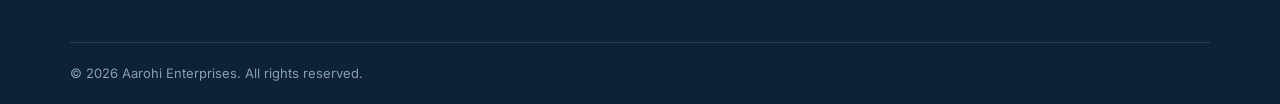
==== commit 152b04a9: "Update address and business hours across all pages Add full address (101/29, Karma Mata Ward, Near J" ====
--- a/index.html
+++ b/index.html
@@ -3,8 +3,8 @@
 <head>
   <meta charset="utf-8">
   <meta name="viewport" content="width=device-width, initial-scale=1">
-  <title>Aarohi Enterprises — Laboratory &amp; QC Supplies | Raipur, Chhattisgarh</title>
-  <meta name="description" content="Aarohi Enterprises supplies laboratory chemicals, ISI-marked glassware, lab instruments and sample preparation equipment from our own warehouse in Raipur, Chhattisgarh. Get a quote today.">
+  <title>Laboratory &amp; QC Supplies | Aarohi Enterprises Raipur</title>
+  <meta name="description" content="Laboratory chemicals, ISI-marked glassware, instruments and QC supplies. Stocked in our Raipur warehouse for fast delivery across India.">
   <meta name="keywords" content="laboratory chemicals supplier Raipur, lab glassware Chhattisgarh, bomb calorimeter supplier Raipur, lab instruments India, QC supplies">
   <link rel="canonical" href="https://aarohienterprises.co/">
   <!-- Open Graph -->
@@ -12,7 +12,13 @@
   <meta property="og:description" content="Chemicals, glassware, instruments and lab essentials — stocked in our own Raipur warehouse for fast delivery across India.">
   <meta property="og:type" content="website">
   <meta property="og:url" content="https://aarohienterprises.co/">
-  <meta property="og:image" content="https://aarohienterprises.co/assets/aarohi-logo.png">
+  <meta property="og:image" content="https://aarohienterprises.co/assets/og-image.png">
+  <meta property="og:image:width" content="1200">
+  <meta property="og:image:height" content="630">
+  <meta name="twitter:card" content="summary_large_image">
+  <meta name="twitter:title" content="Aarohi Enterprises — Laboratory &amp; QC Supplies">
+  <meta name="twitter:description" content="Chemicals, glassware, instruments and lab essentials — stocked in our own Raipur warehouse for fast delivery across India.">
+  <meta name="twitter:image" content="https://aarohienterprises.co/assets/og-image.png">
   <!-- Favicon -->
   <link rel="icon" href="assets/aarohi-logo-icon.svg" type="image/svg+xml">
   <!-- Fonts -->
@@ -29,16 +35,37 @@
     "name": "Aarohi Enterprises",
     "description": "Laboratory chemicals, glassware, instruments and QC supplies distributor in Raipur, Chhattisgarh.",
     "url": "https://aarohienterprises.co",
-    "telephone": "+91-94242-07081",
+    "telephone": "+919424207081",
     "email": "sales@aarohienterprises.co",
+    "image": "https://aarohienterprises.co/assets/aarohi-logo.png",
     "address": {
       "@type": "PostalAddress",
+      "streetAddress": "101/29, Karma Mata Ward, Near JJ Battery, Sarora",
       "addressLocality": "Raipur",
       "addressRegion": "Chhattisgarh",
+      "postalCode": "493221",
       "addressCountry": "IN"
     },
-    "areaServed": "India",
+    "openingHours": "Mo-Sa 08:00-18:00",
+    "areaServed": "IN",
     "priceRange": "$$"
+  }
+  </script>
+  <script type="application/ld+json">
+  {
+    "@context": "https://schema.org",
+    "@type": "Organization",
+    "name": "Aarohi Enterprises",
+    "url": "https://aarohienterprises.co",
+    "logo": "https://aarohienterprises.co/assets/aarohi-logo.png",
+    "description": "Laboratory chemicals, glassware, instruments and QC supplies distributor in India",
+    "contactPoint": {
+      "@type": "ContactPoint",
+      "telephone": "+919424207081",
+      "contactType": "Sales",
+      "areaServed": "IN",
+      "availableLanguage": ["English", "Hindi"]
+    }
   }
   </script>
 </head>
@@ -284,7 +311,7 @@
           <a href="tel:+919424207081">+91 94242 07081</a>
           <a href="https://wa.me/919424207081" target="_blank" rel="noopener">WhatsApp — fastest response</a>
           <a href="mailto:sales@aarohienterprises.co">sales@aarohienterprises.co</a>
-          <span>Raipur, Chhattisgarh</span>
+          <span>101/29, Karma Mata Ward, Near JJ Battery, Sarora, Raipur - 493221</span>
         </div>
       </div>
     </div>
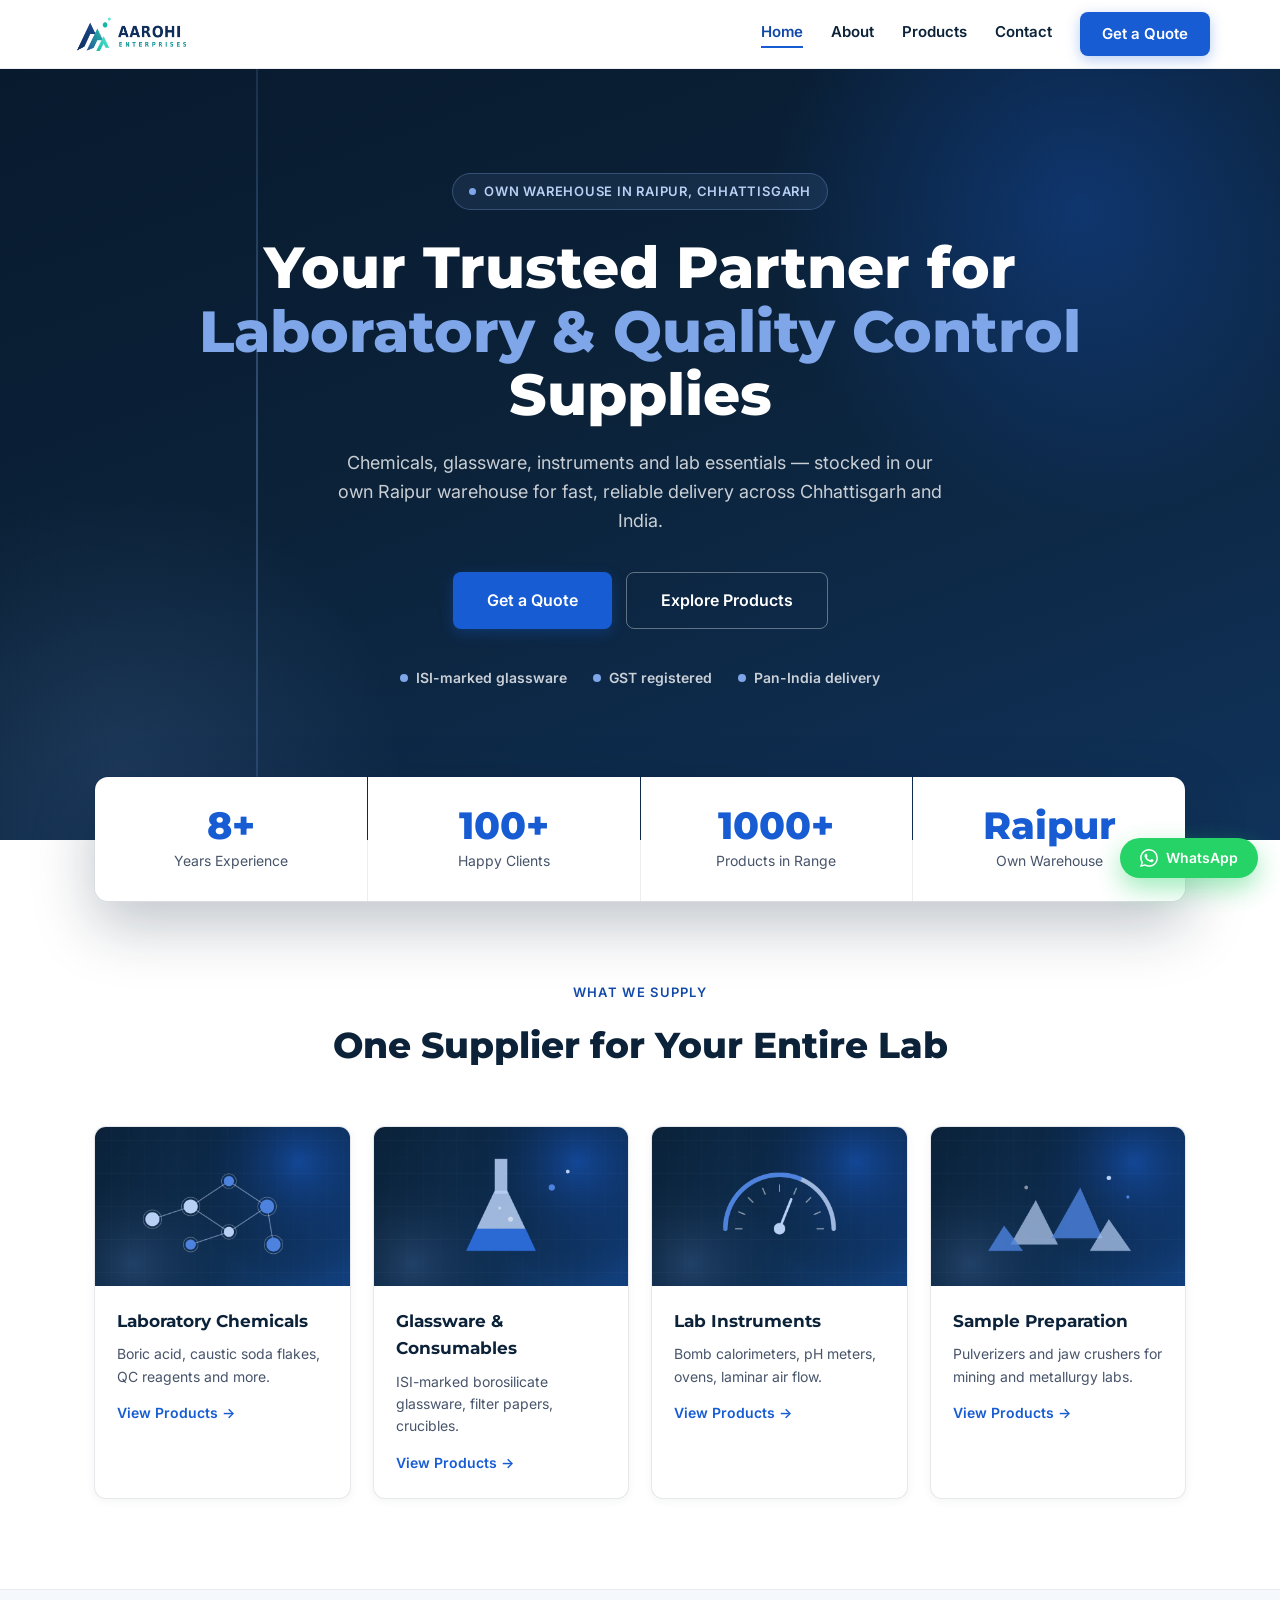
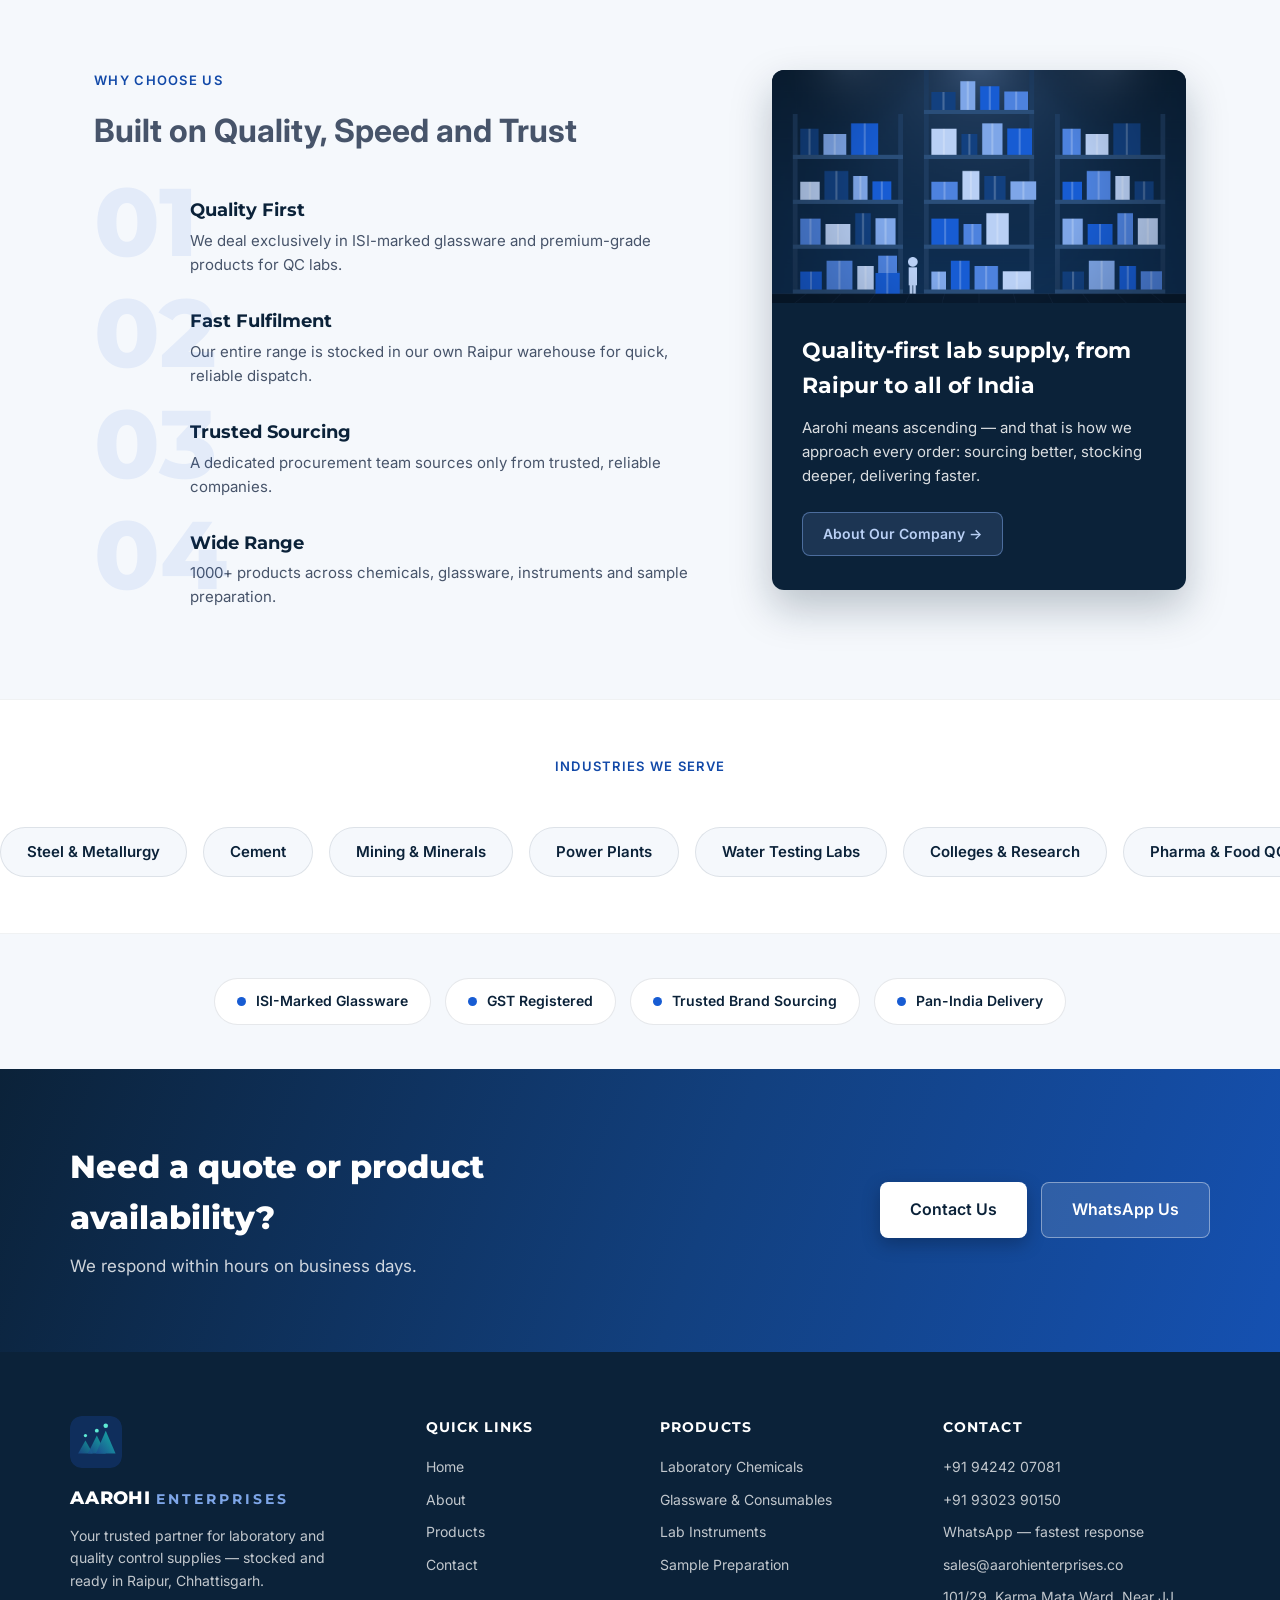
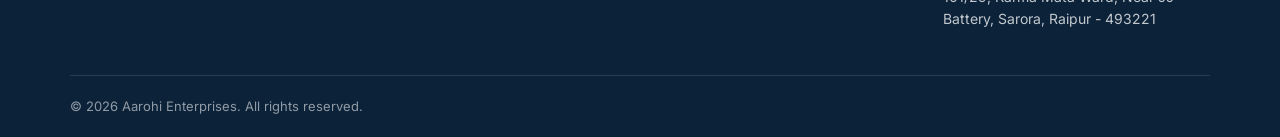
==== commit 0b0c9fa4: "Add second phone number (+91 93023 90150) across all pages Co-Authored-By: Claude Opus 4.6 <noreply@" ====
--- a/index.html
+++ b/index.html
@@ -309,6 +309,7 @@
         <div class="footer__heading">Contact</div>
         <div class="footer__links">
           <a href="tel:+919424207081">+91 94242 07081</a>
+          <a href="tel:+919302390150">+91 93023 90150</a>
           <a href="https://wa.me/919424207081" target="_blank" rel="noopener">WhatsApp — fastest response</a>
           <a href="mailto:sales@aarohienterprises.co">sales@aarohienterprises.co</a>
           <span>101/29, Karma Mata Ward, Near JJ Battery, Sarora, Raipur - 493221</span>
